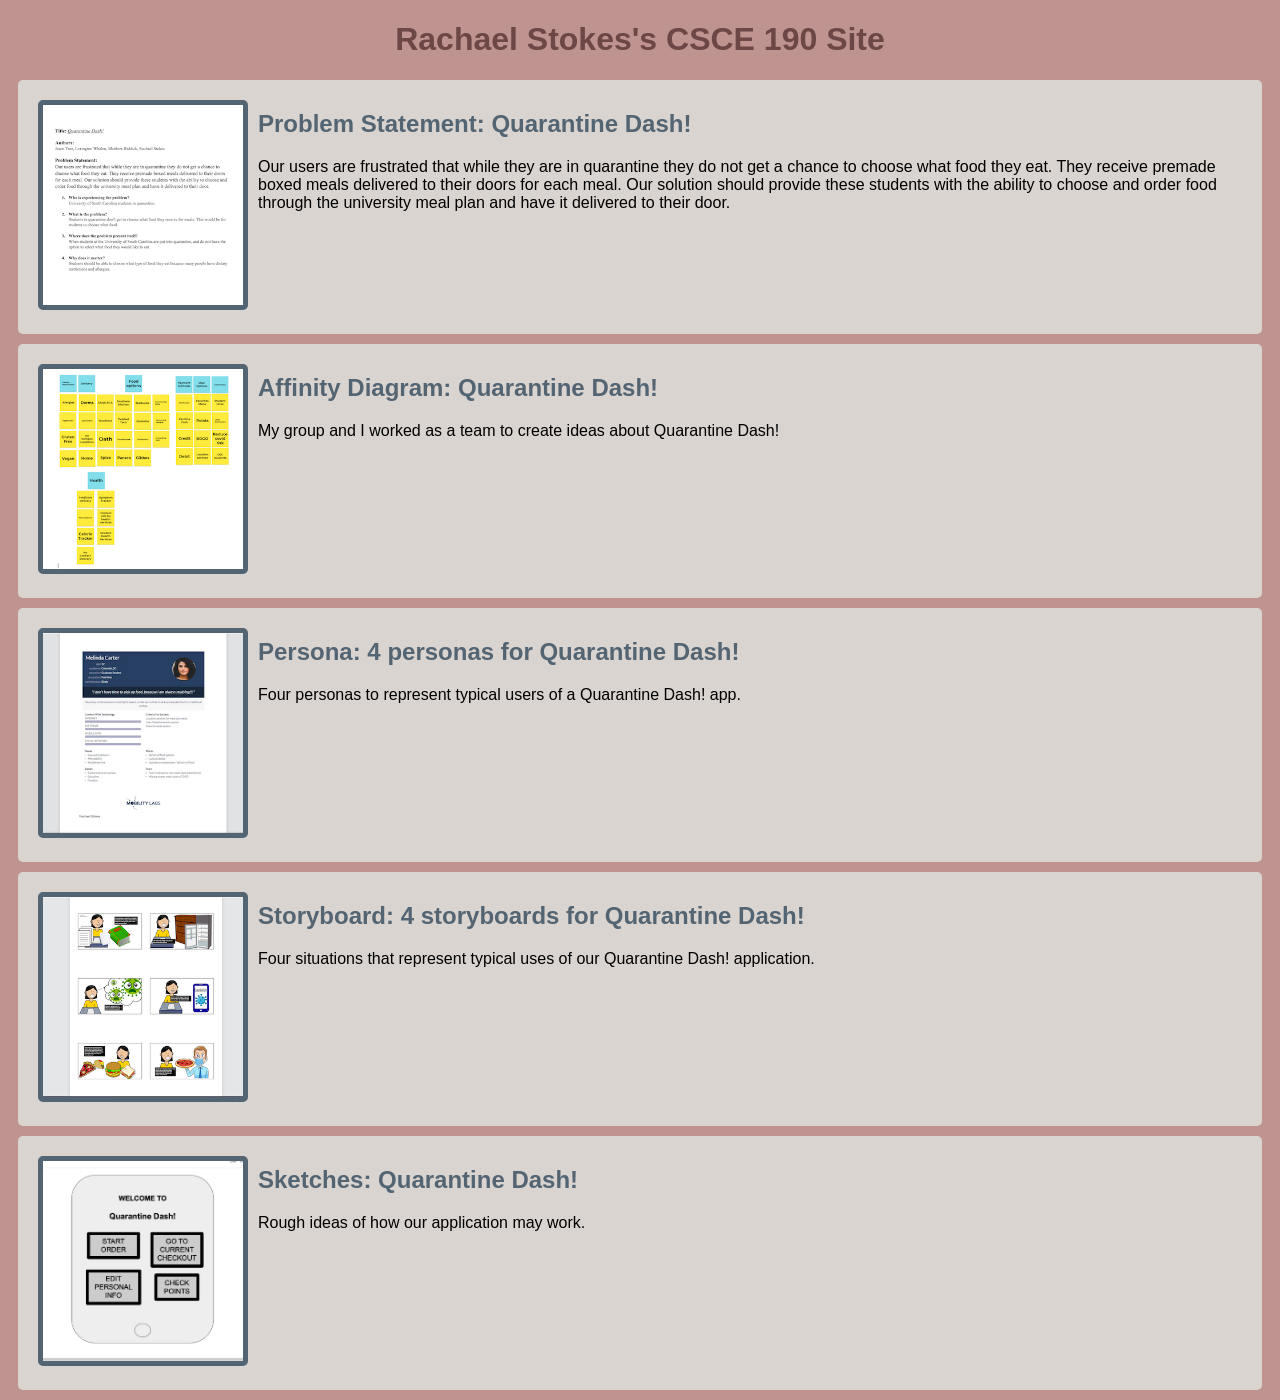
==== index.html @ d830e5ea "Add files via upload" ====
<!DOCTYPE html>
<html>
    <head>
        <title> CSCE 190: Rachael Stokes </title>
        <link rel="stylesheet" href="styles.css">
    </head>
    <body>
        <h1> Rachael Stokes's CSCE 190 Site </h1>

        <!-- Problem Statement Assignment-->
        <section class="assignment">
            <a href="files/problem-statement.pdf"><img src="images/problem-statement.png"></a>
            <section class="assignment-details">
                <a href="files/problem-statement.pdf"><h2>Problem Statement: Quarantine Dash!</h2></a>
                <p>
                    Our users are frustrated that while they are in quarantine they do not get a chance to choose what food they eat. They receive premade boxed meals delivered to their doors for each meal. Our solution should provide these students with the ability to choose and order food through the university meal plan and have it delivered to their door.
                </p>
                
            </section>
        </section>

        <!-- Affinity Diagram Assignment-->
        <section class="assignment">
            <a href="files/affinity-diagram.pdf"><img src="images/affinity-diagram.png"></a>
            <section class="assignment-details">
                <a href="files/affinity-diagram.pdf"><h2>Affinity Diagram: Quarantine Dash!</h2></a>
                <p>
                    My group and I worked as a team to create ideas about Quarantine Dash!
                </p>
                
            </section>
        </section>

        <!-- Persona Assignment-->
        <section class="assignment">
            <a href="files/personas.pdf"><img src="images/persona.png"></a>
            <section class="assignment-details">
                <a href="files/personas.pdf"><h2>Persona: 4 personas for Quarantine Dash! </h2></a>
                <p>
                    Four personas to represent typical users of a Quarantine Dash! app. 
                </p>
                
            </section>
        </section>

        <!-- Storyboard Assignment-->
        <section class="assignment">
            <a href="files/storyboard.pdf"><img src="images/storyboard.png"></a>
            <section class="assignment-details">
                <a href="files/storyboard.pdf"><h2>Storyboard: 4 storyboards for Quarantine Dash! </h2></a>
                <p>
                    Four situations that represent typical uses of our Quarantine Dash! application. 
                </p>
                
            </section>
        </section>

        <!-- Sketch Assignment-->
        <section class="assignment">
            <a href="files/sketches.pdf"><img src="images/sketches.png"></a>
            <section class="assignment-details">
                <a href="files/sketches.pdf"><h2>Sketches: Quarantine Dash!</h2></a>
                <p>
                    Rough ideas of how our application may work.
                </p>
                
            </section>
        </section>
    </body>
</html>
---- styles.css ----
body {
    background:#BF938F;
    font-family:Arial, Helvetica, sans-serif;
}

.assignment {
    display:flex;
    padding:10px;
    margin:10px;
    background:#D9D4D0;
    border-radius:5px;
}

.assignment img {
    width:200px;
    margin: 10px;
    border: 5px solid #536473;
    border-radius:5px;
}

.assignment img:hover {
    border: 5px solid #F2EDE9;
}

h1 {
    color:#6d4646;
    text-align:center;
}

a {
    text-decoration: none;
    color: #536473
}

a:hover {
    color: #F2EDE9;
}
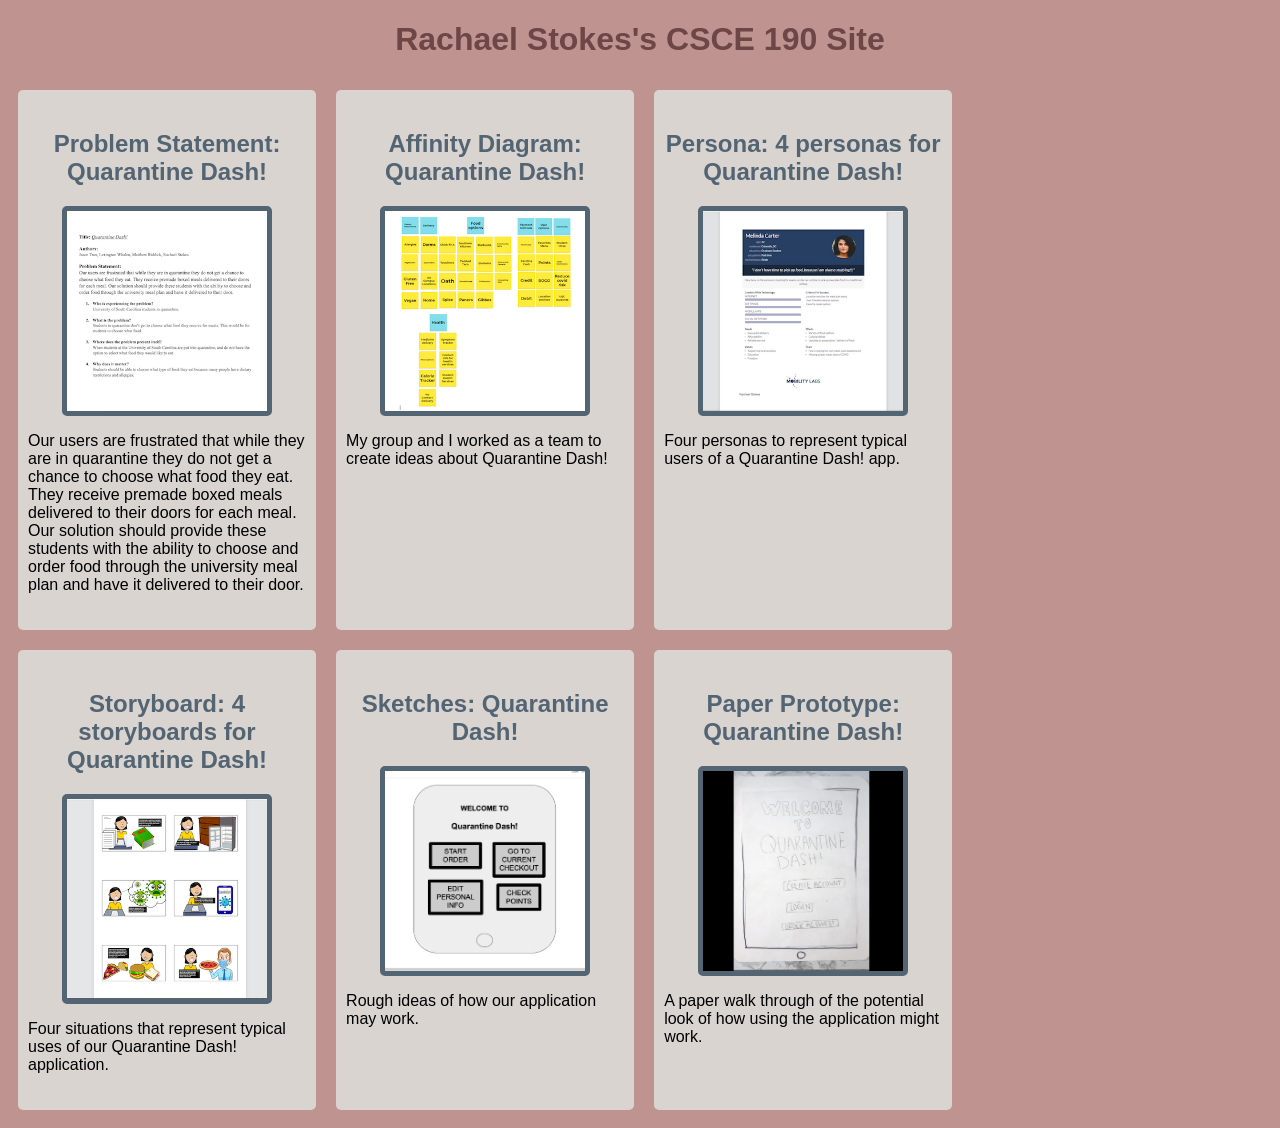
==== commit cf00745e: "Add files via upload" ====
--- a/index.html
+++ b/index.html
@@ -6,65 +6,60 @@
     </head>
     <body>
         <h1> Rachael Stokes's CSCE 190 Site </h1>
-
-        <!-- Problem Statement Assignment-->
-        <section class="assignment">
-            <a href="files/problem-statement.pdf"><img src="images/problem-statement.png"></a>
-            <section class="assignment-details">
+        <div class = "assignments">
+            <!-- Problem Statement Assignment-->
+            <section class="assignment">
                 <a href="files/problem-statement.pdf"><h2>Problem Statement: Quarantine Dash!</h2></a>
+                <a href="files/problem-statement.pdf"><img src="images/problem-statement.png"></a>
                 <p>
                     Our users are frustrated that while they are in quarantine they do not get a chance to choose what food they eat. They receive premade boxed meals delivered to their doors for each meal. Our solution should provide these students with the ability to choose and order food through the university meal plan and have it delivered to their door.
-                </p>
-                
+                </p>       
             </section>
-        </section>
 
-        <!-- Affinity Diagram Assignment-->
-        <section class="assignment">
-            <a href="files/affinity-diagram.pdf"><img src="images/affinity-diagram.png"></a>
-            <section class="assignment-details">
+            <!-- Affinity Diagram Assignment-->
+            <section class="assignment">
                 <a href="files/affinity-diagram.pdf"><h2>Affinity Diagram: Quarantine Dash!</h2></a>
+                <a href="files/affinity-diagram.pdf"><img src="images/affinity-diagram.png"></a>             
                 <p>
                     My group and I worked as a team to create ideas about Quarantine Dash!
-                </p>
-                
+                </p>  
             </section>
-        </section>
 
-        <!-- Persona Assignment-->
-        <section class="assignment">
-            <a href="files/personas.pdf"><img src="images/persona.png"></a>
-            <section class="assignment-details">
+            <!-- Persona Assignment-->
+            <section class="assignment">
                 <a href="files/personas.pdf"><h2>Persona: 4 personas for Quarantine Dash! </h2></a>
+                <a href="files/personas.pdf"><img src="images/persona.png"></a>
                 <p>
                     Four personas to represent typical users of a Quarantine Dash! app. 
-                </p>
-                
+                </p>           
             </section>
-        </section>
 
-        <!-- Storyboard Assignment-->
-        <section class="assignment">
-            <a href="files/storyboard.pdf"><img src="images/storyboard.png"></a>
-            <section class="assignment-details">
+            <!-- Storyboard Assignment-->
+            <section class="assignment">
                 <a href="files/storyboard.pdf"><h2>Storyboard: 4 storyboards for Quarantine Dash! </h2></a>
+                <a href="files/storyboard.pdf"><img src="images/storyboard.png"></a>
                 <p>
                     Four situations that represent typical uses of our Quarantine Dash! application. 
                 </p>
-                
             </section>
-        </section>
 
-        <!-- Sketch Assignment-->
-        <section class="assignment">
-            <a href="files/sketches.pdf"><img src="images/sketches.png"></a>
-            <section class="assignment-details">
+            <!-- Sketch Assignment-->
+            <section class="assignment">
                 <a href="files/sketches.pdf"><h2>Sketches: Quarantine Dash!</h2></a>
+                <a href="files/sketches.pdf"><img src="images/sketches.png"></a>
                 <p>
                     Rough ideas of how our application may work.
                 </p>
-                
             </section>
-        </section>
+
+            <!-- Paper Prototype Assignment-->
+            <section class="assignment">
+                <a href="https://youtu.be/EVZi6DxrKqU"><h2>Paper Prototype: Quarantine Dash!</h2></a>
+                <a href="https://youtu.be/EVZi6DxrKqU"><img src="images/paper-prototype.png"></a>
+                <p>
+                    A paper walk through of the potential look of how using the application might work.
+                </p>
+            </section>
+    </div>
     </body>
 </html>
--- a/styles.css
+++ b/styles.css
@@ -3,10 +3,16 @@
     font-family:Arial, Helvetica, sans-serif;
 }
 
+.assignments {
+    display: flex;
+    flex-wrap: wrap;
+}
+
 .assignment {
-    display:flex;
+    width: 22%;
     padding:10px;
     margin:10px;
+    padding:20px 10px;
     background:#D9D4D0;
     border-radius:5px;
 }
@@ -16,6 +22,8 @@
     margin: 10px;
     border: 5px solid #536473;
     border-radius:5px;
+    display: block;
+    margin: auto;
 }
 
 .assignment img:hover {
@@ -27,6 +35,10 @@
     text-align:center;
 }
 
+h2 {
+    text-align: center;
+}
+
 a {
     text-decoration: none;
     color: #536473
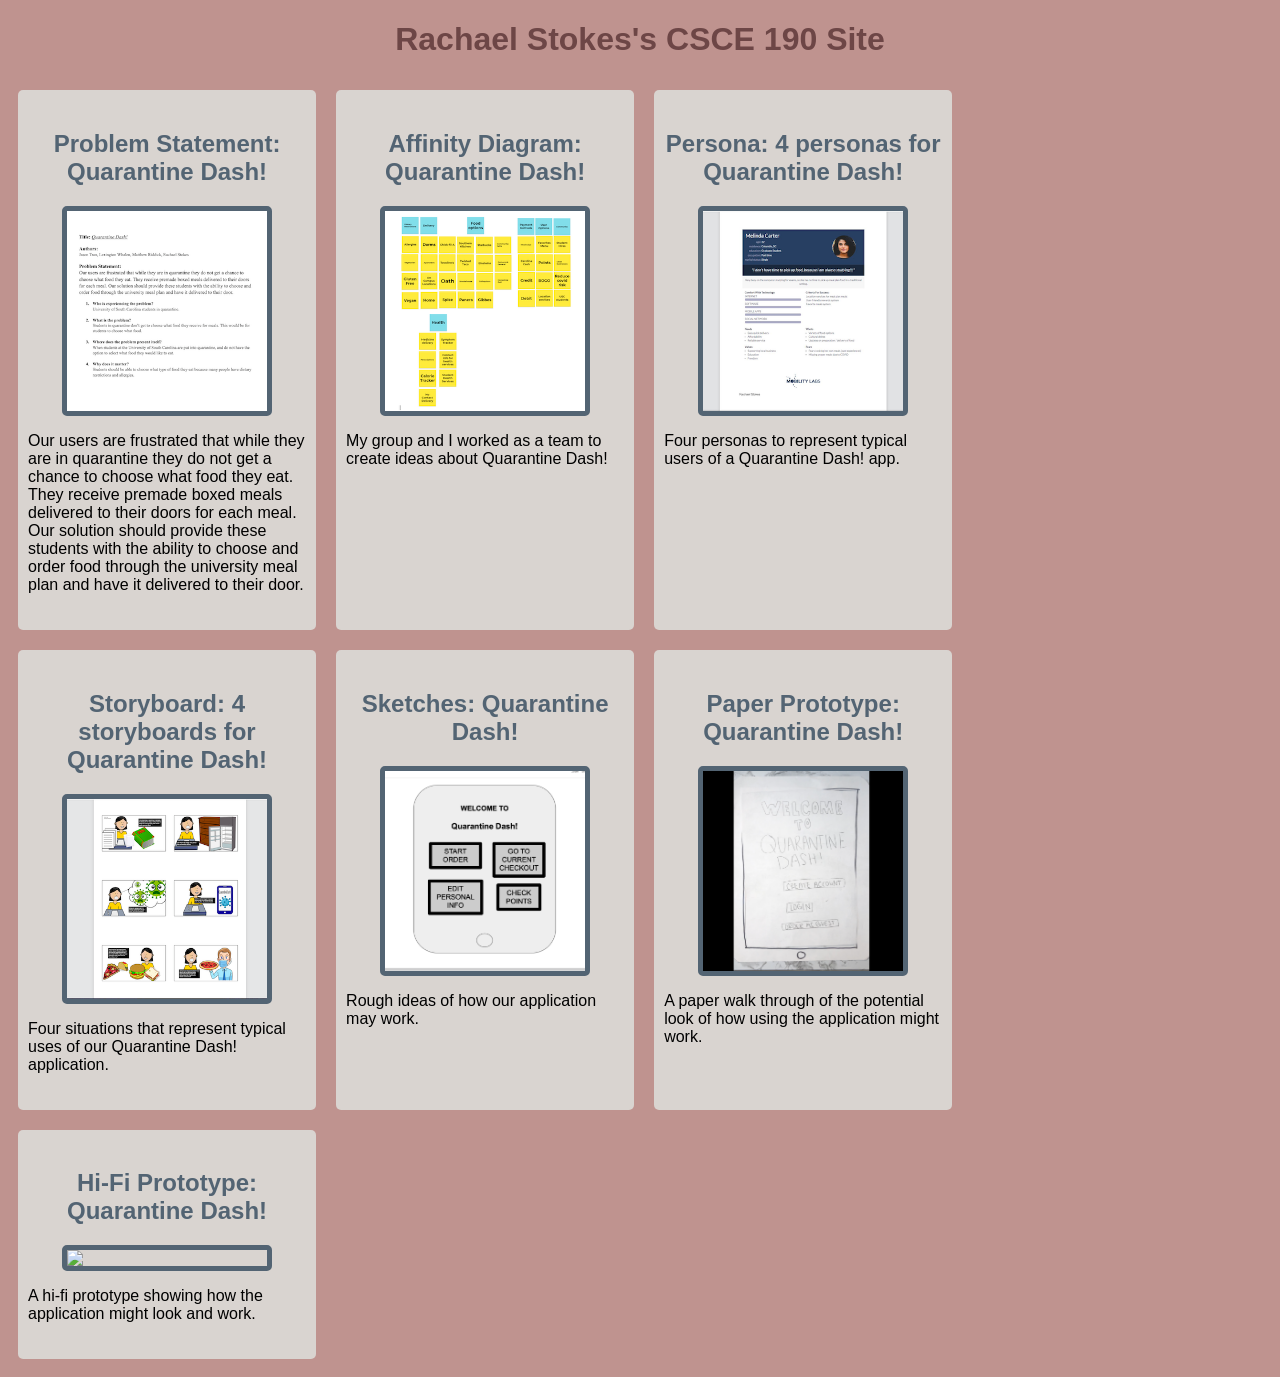
==== commit 4815e4dd: "Add files via upload" ====
--- a/index.html
+++ b/index.html
@@ -60,6 +60,15 @@
                     A paper walk through of the potential look of how using the application might work.
                 </p>
             </section>
+
+            <!-- Hi-Fi Prototype Assignment-->
+            <section class="assignment">
+                <a href="files/Hi-Fi-prototype/index.html"><h2>Hi-Fi Prototype: Quarantine Dash!</h2></a>
+                <a href="files/Hi-Fi-prototype/index.html"><img src="images/prototype.png"></a>
+                <p>
+                    A hi-fi prototype showing how the application might look and work.
+                </p>
+            </section>
     </div>
     </body>
 </html>
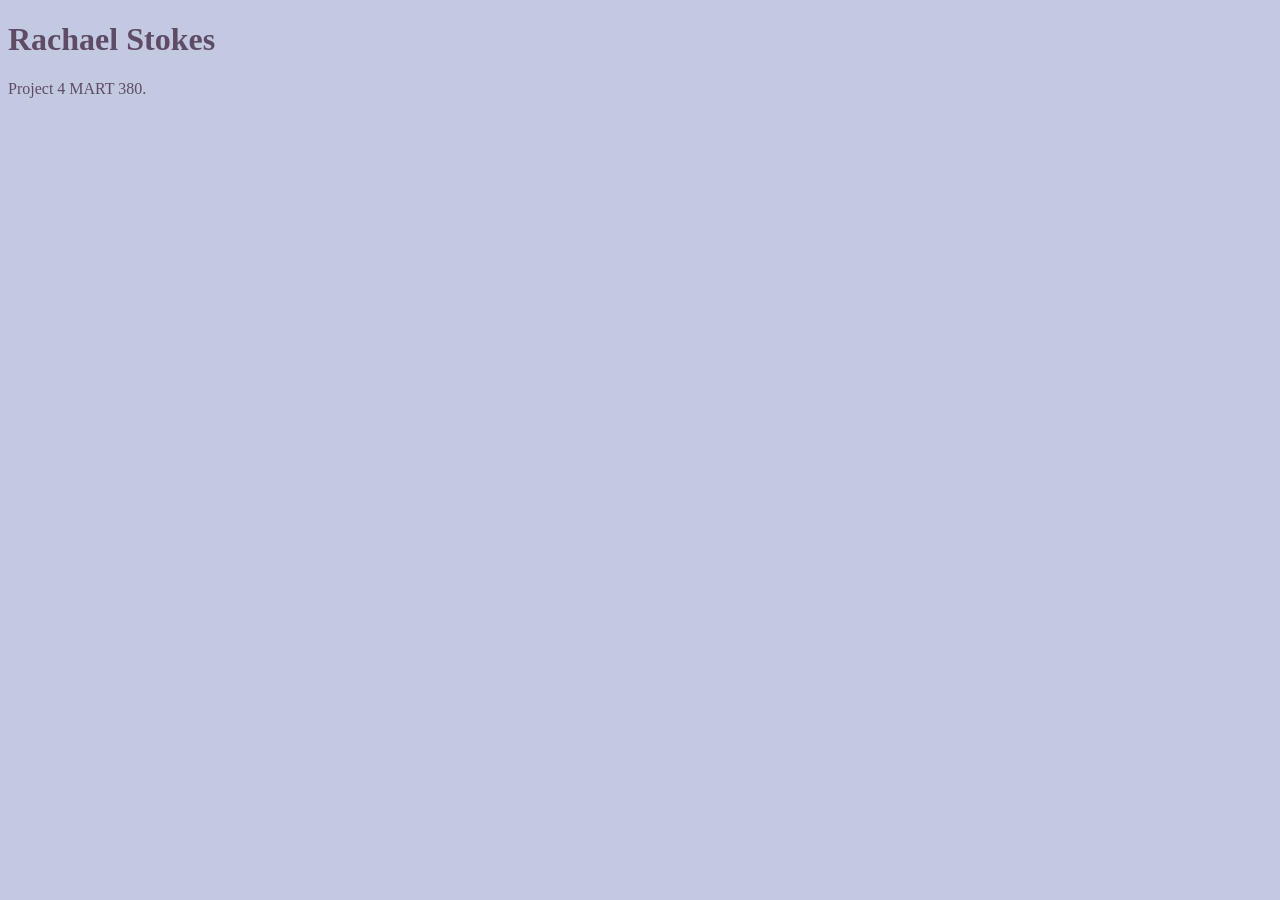
==== commit 7be2de5c: "first commit" ====
--- a/index.html
+++ b/index.html
@@ -1,74 +1,13 @@
 <!DOCTYPE html>
 <html>
     <head>
-        <title> CSCE 190: Rachael Stokes </title>
         <link rel="stylesheet" href="styles.css">
-    </head>
+      </head>
     <body>
-        <h1> Rachael Stokes's CSCE 190 Site </h1>
-        <div class = "assignments">
-            <!-- Problem Statement Assignment-->
-            <section class="assignment">
-                <a href="files/problem-statement.pdf"><h2>Problem Statement: Quarantine Dash!</h2></a>
-                <a href="files/problem-statement.pdf"><img src="images/problem-statement.png"></a>
-                <p>
-                    Our users are frustrated that while they are in quarantine they do not get a chance to choose what food they eat. They receive premade boxed meals delivered to their doors for each meal. Our solution should provide these students with the ability to choose and order food through the university meal plan and have it delivered to their door.
-                </p>       
-            </section>
+    
+        <h1>Rachael Stokes</h1>
 
-            <!-- Affinity Diagram Assignment-->
-            <section class="assignment">
-                <a href="files/affinity-diagram.pdf"><h2>Affinity Diagram: Quarantine Dash!</h2></a>
-                <a href="files/affinity-diagram.pdf"><img src="images/affinity-diagram.png"></a>             
-                <p>
-                    My group and I worked as a team to create ideas about Quarantine Dash!
-                </p>  
-            </section>
+        <p>Project 4 MART 380.</p>
 
-            <!-- Persona Assignment-->
-            <section class="assignment">
-                <a href="files/personas.pdf"><h2>Persona: 4 personas for Quarantine Dash! </h2></a>
-                <a href="files/personas.pdf"><img src="images/persona.png"></a>
-                <p>
-                    Four personas to represent typical users of a Quarantine Dash! app. 
-                </p>           
-            </section>
-
-            <!-- Storyboard Assignment-->
-            <section class="assignment">
-                <a href="files/storyboard.pdf"><h2>Storyboard: 4 storyboards for Quarantine Dash! </h2></a>
-                <a href="files/storyboard.pdf"><img src="images/storyboard.png"></a>
-                <p>
-                    Four situations that represent typical uses of our Quarantine Dash! application. 
-                </p>
-            </section>
-
-            <!-- Sketch Assignment-->
-            <section class="assignment">
-                <a href="files/sketches.pdf"><h2>Sketches: Quarantine Dash!</h2></a>
-                <a href="files/sketches.pdf"><img src="images/sketches.png"></a>
-                <p>
-                    Rough ideas of how our application may work.
-                </p>
-            </section>
-
-            <!-- Paper Prototype Assignment-->
-            <section class="assignment">
-                <a href="https://youtu.be/EVZi6DxrKqU"><h2>Paper Prototype: Quarantine Dash!</h2></a>
-                <a href="https://youtu.be/EVZi6DxrKqU"><img src="images/paper-prototype.png"></a>
-                <p>
-                    A paper walk through of the potential look of how using the application might work.
-                </p>
-            </section>
-
-            <!-- Hi-Fi Prototype Assignment-->
-            <section class="assignment">
-                <a href="files/Hi-Fi-prototype/index.html"><h2>Hi-Fi Prototype: Quarantine Dash!</h2></a>
-                <a href="files/Hi-Fi-prototype/index.html"><img src="images/prototype.png"></a>
-                <p>
-                    A hi-fi prototype showing how the application might look and work.
-                </p>
-            </section>
-    </div>
     </body>
 </html>
--- a/styles.css
+++ b/styles.css
@@ -1,49 +1,4 @@
 body {
-    background:#BF938F;
-    font-family:Arial, Helvetica, sans-serif;
+    background-color: #c3c9e0;
+    color: #5f4b66
 }
-
-.assignments {
-    display: flex;
-    flex-wrap: wrap;
-}
-
-.assignment {
-    width: 22%;
-    padding:10px;
-    margin:10px;
-    padding:20px 10px;
-    background:#D9D4D0;
-    border-radius:5px;
-}
-
-.assignment img {
-    width:200px;
-    margin: 10px;
-    border: 5px solid #536473;
-    border-radius:5px;
-    display: block;
-    margin: auto;
-}
-
-.assignment img:hover {
-    border: 5px solid #F2EDE9;
-}
-
-h1 {
-    color:#6d4646;
-    text-align:center;
-}
-
-h2 {
-    text-align: center;
-}
-
-a {
-    text-decoration: none;
-    color: #536473
-}
-
-a:hover {
-    color: #F2EDE9;
-}
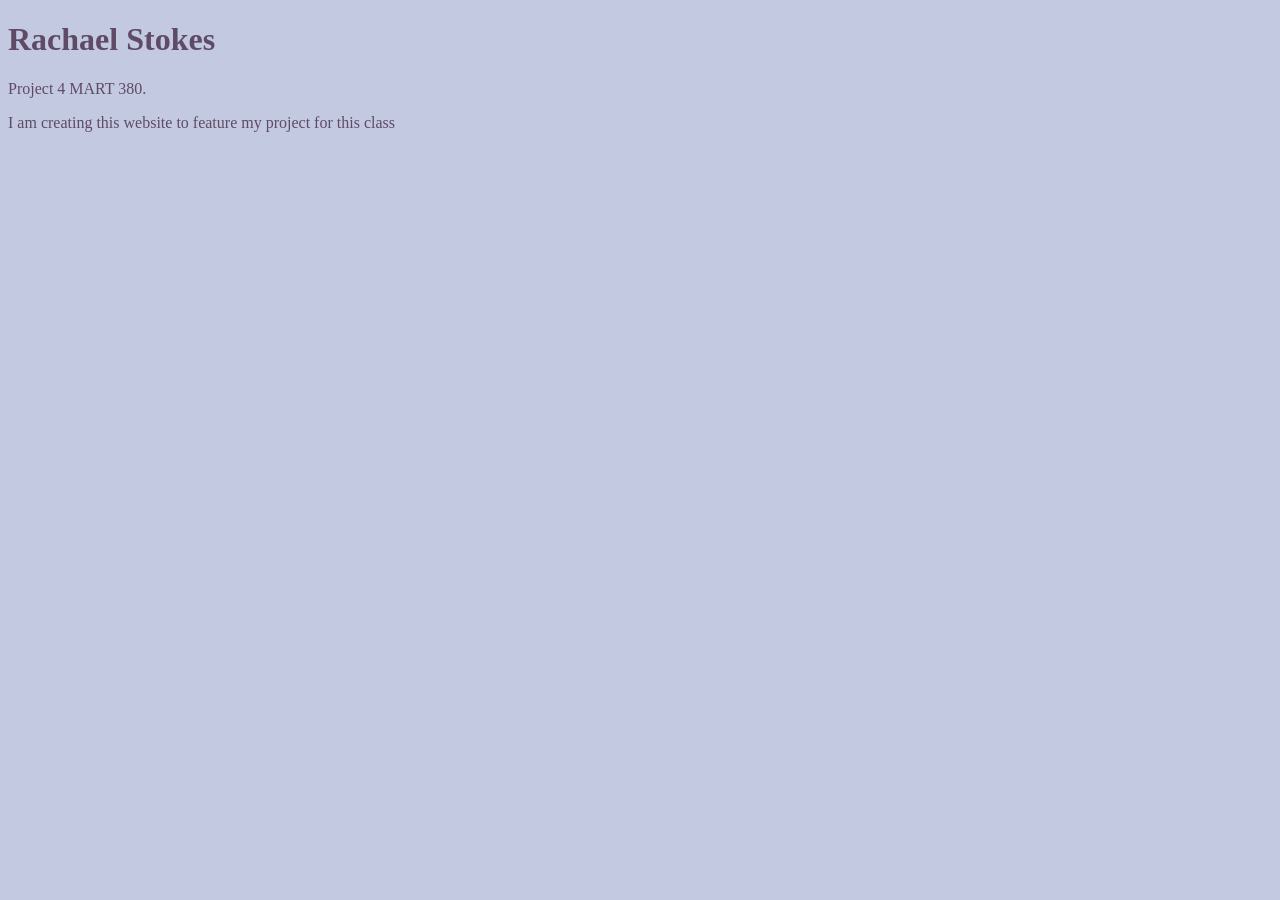
==== commit 1814a2a3: "edits" ====
--- a/index.html
+++ b/index.html
@@ -8,6 +8,7 @@
         <h1>Rachael Stokes</h1>
 
         <p>Project 4 MART 380.</p>
+        <p>I am creating this website to feature my project for this class</p>
 
     </body>
 </html>
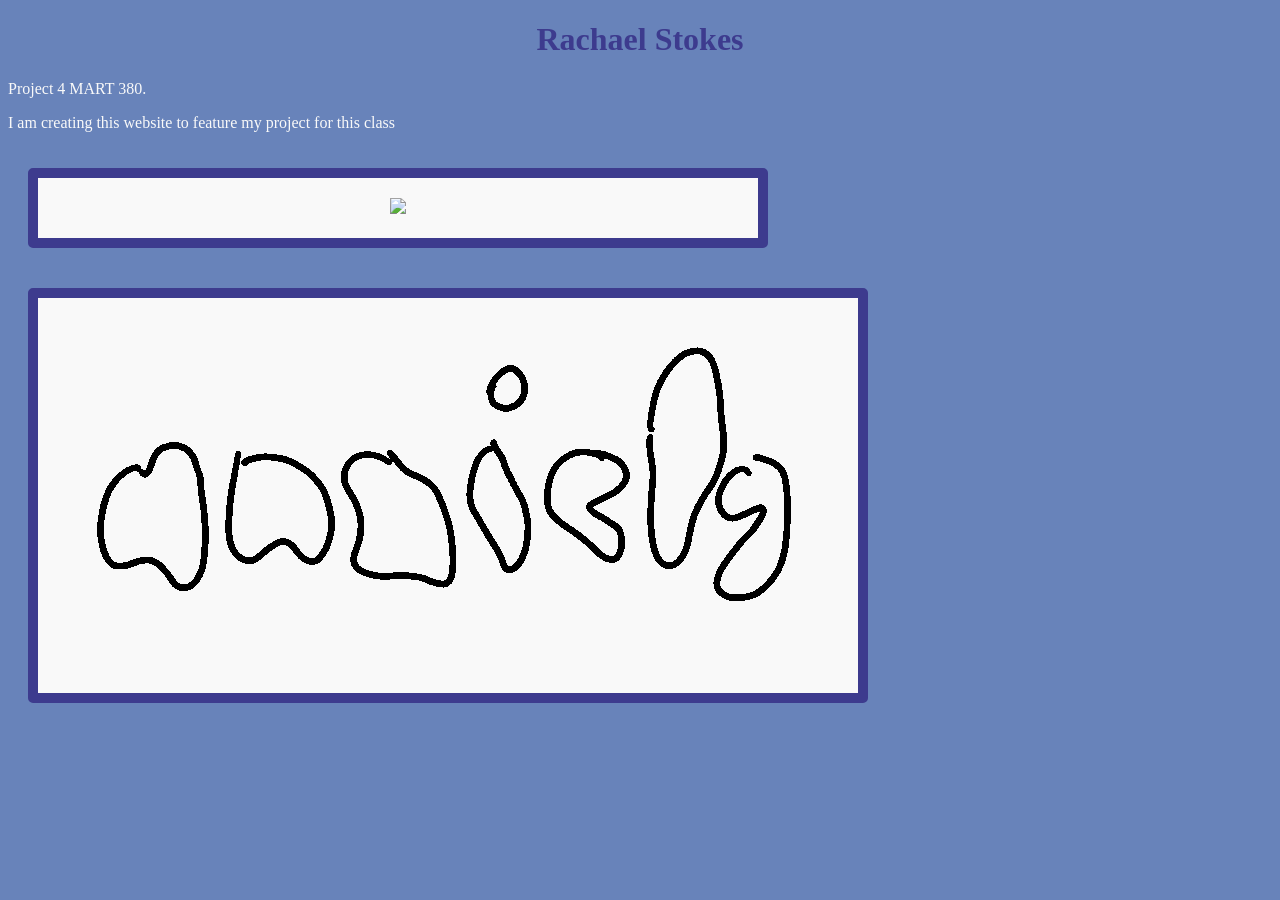
==== commit 65d969f4: "edits- adding gifs and designs" ====
--- a/index.html
+++ b/index.html
@@ -6,9 +6,20 @@
     <body>
     
         <h1>Rachael Stokes</h1>
+        
+        <section class= "introduction">
+            <p>Project 4 MART 380.</p>
+            <p>I am creating this website to feature my project for this class</p>
+        </section>
 
-        <p>Project 4 MART 380.</p>
-        <p>I am creating this website to feature my project for this class</p>
-
+        <div class = "gifs">
+            <section class= "rachael">
+                <img src="gifs/rachael.gif">
+                
+            </section>
+            <section class= "anxiety">
+                <img src="gifs/anxiety.gif">
+            </section>
+        </div>
     </body>
 </html>
--- a/styles.css
+++ b/styles.css
@@ -1,4 +1,40 @@
 body {
-    background-color: #c3c9e0;
-    color: #5f4b66
+    background-color: #6883BA;
+    color: #F9F9F9;
+    font-family: Georgia, 'Times New Roman', Times, serif;
 }
+
+.gifs {
+    display: flex;
+    flex-wrap: wrap;
+}
+
+.anxiety {
+        width: 800px;
+        padding:10px;
+        margin: 20px;
+        padding:20px 10px;
+        background:#F9F9F9;
+        border-radius:5px;
+        border-style: solid;
+        border-width: 10px;
+        border-color: #3D3B8E;
+        text-align: center;
+}
+.rachael {
+    width: 700px;
+    padding:10px;
+    margin: 20px;
+    padding:20px 10px;
+    background:#F9F9F9;
+    border-radius:5px;
+    border-style: solid;
+    border-width: 10px;
+    border-color: #3D3B8E;
+    text-align: center;
+}
+
+h1 {
+    color: #3D3B8E;
+    text-align:center;
+}
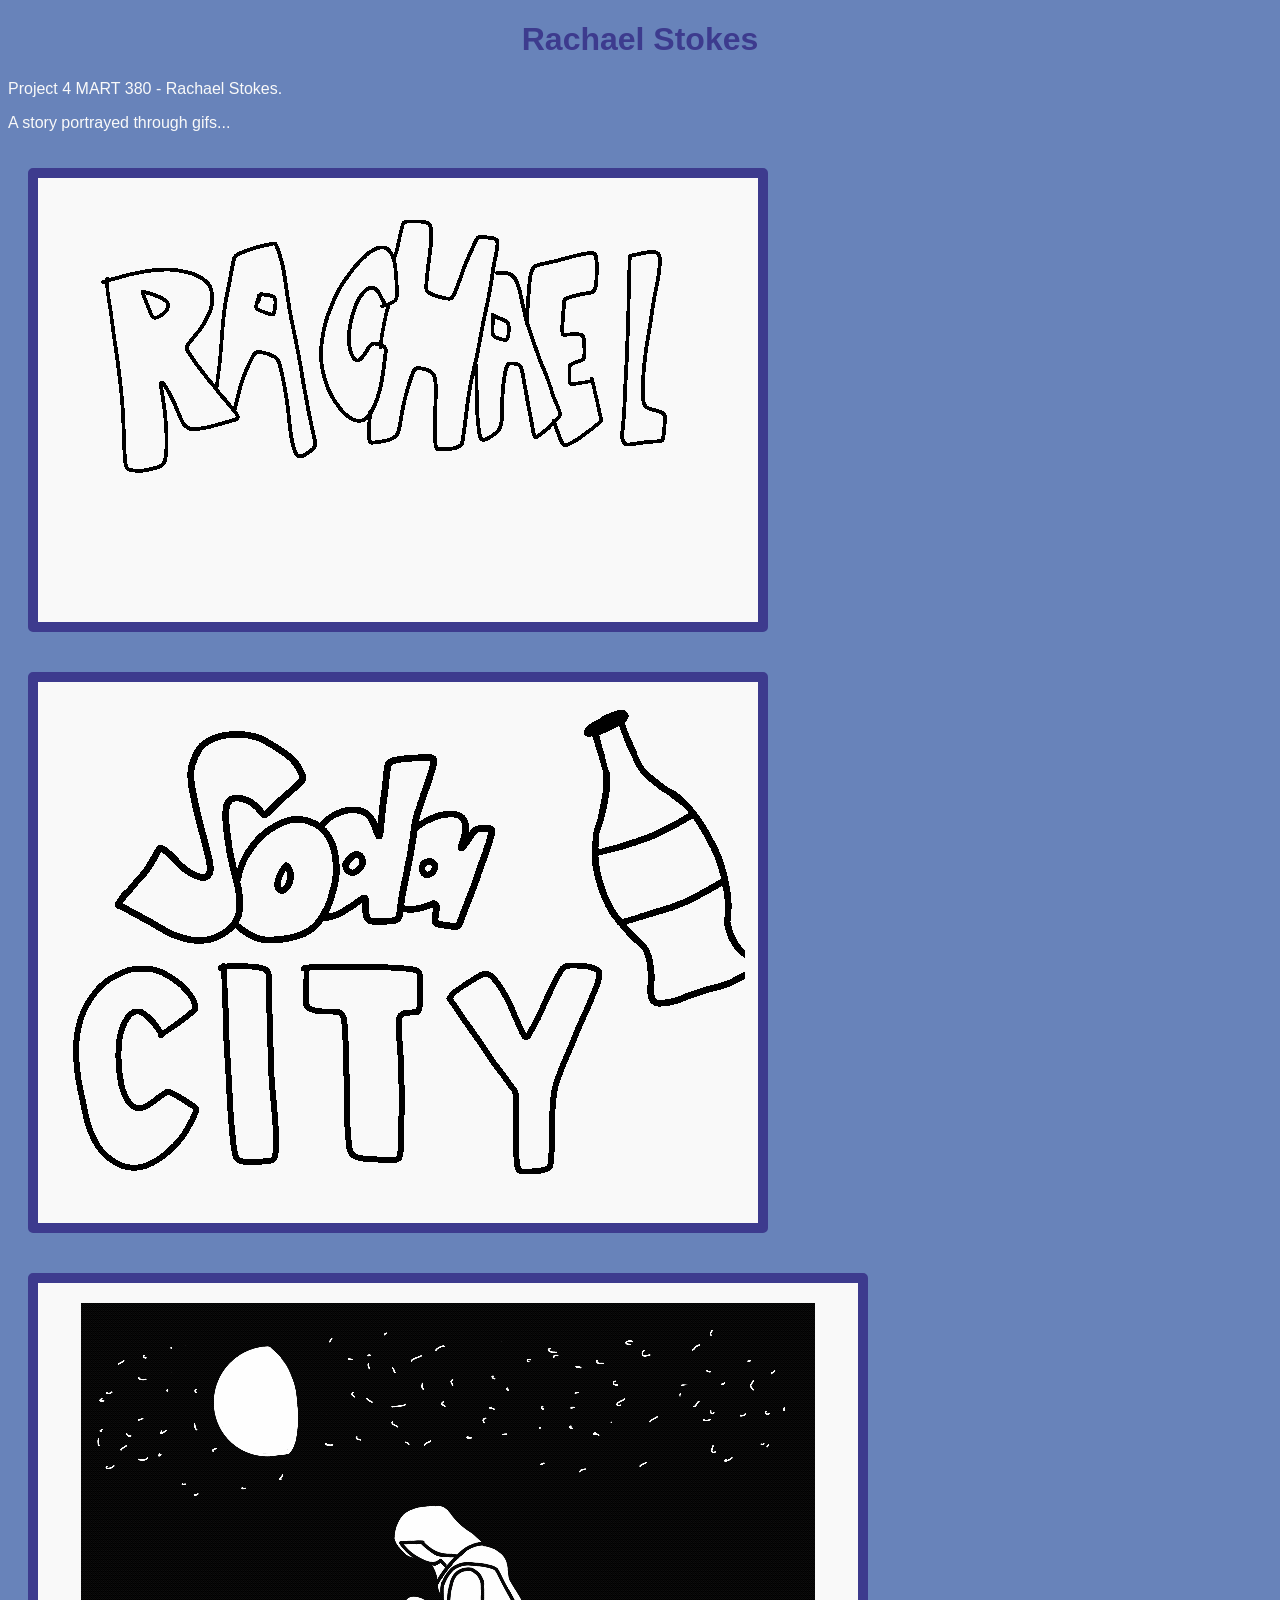
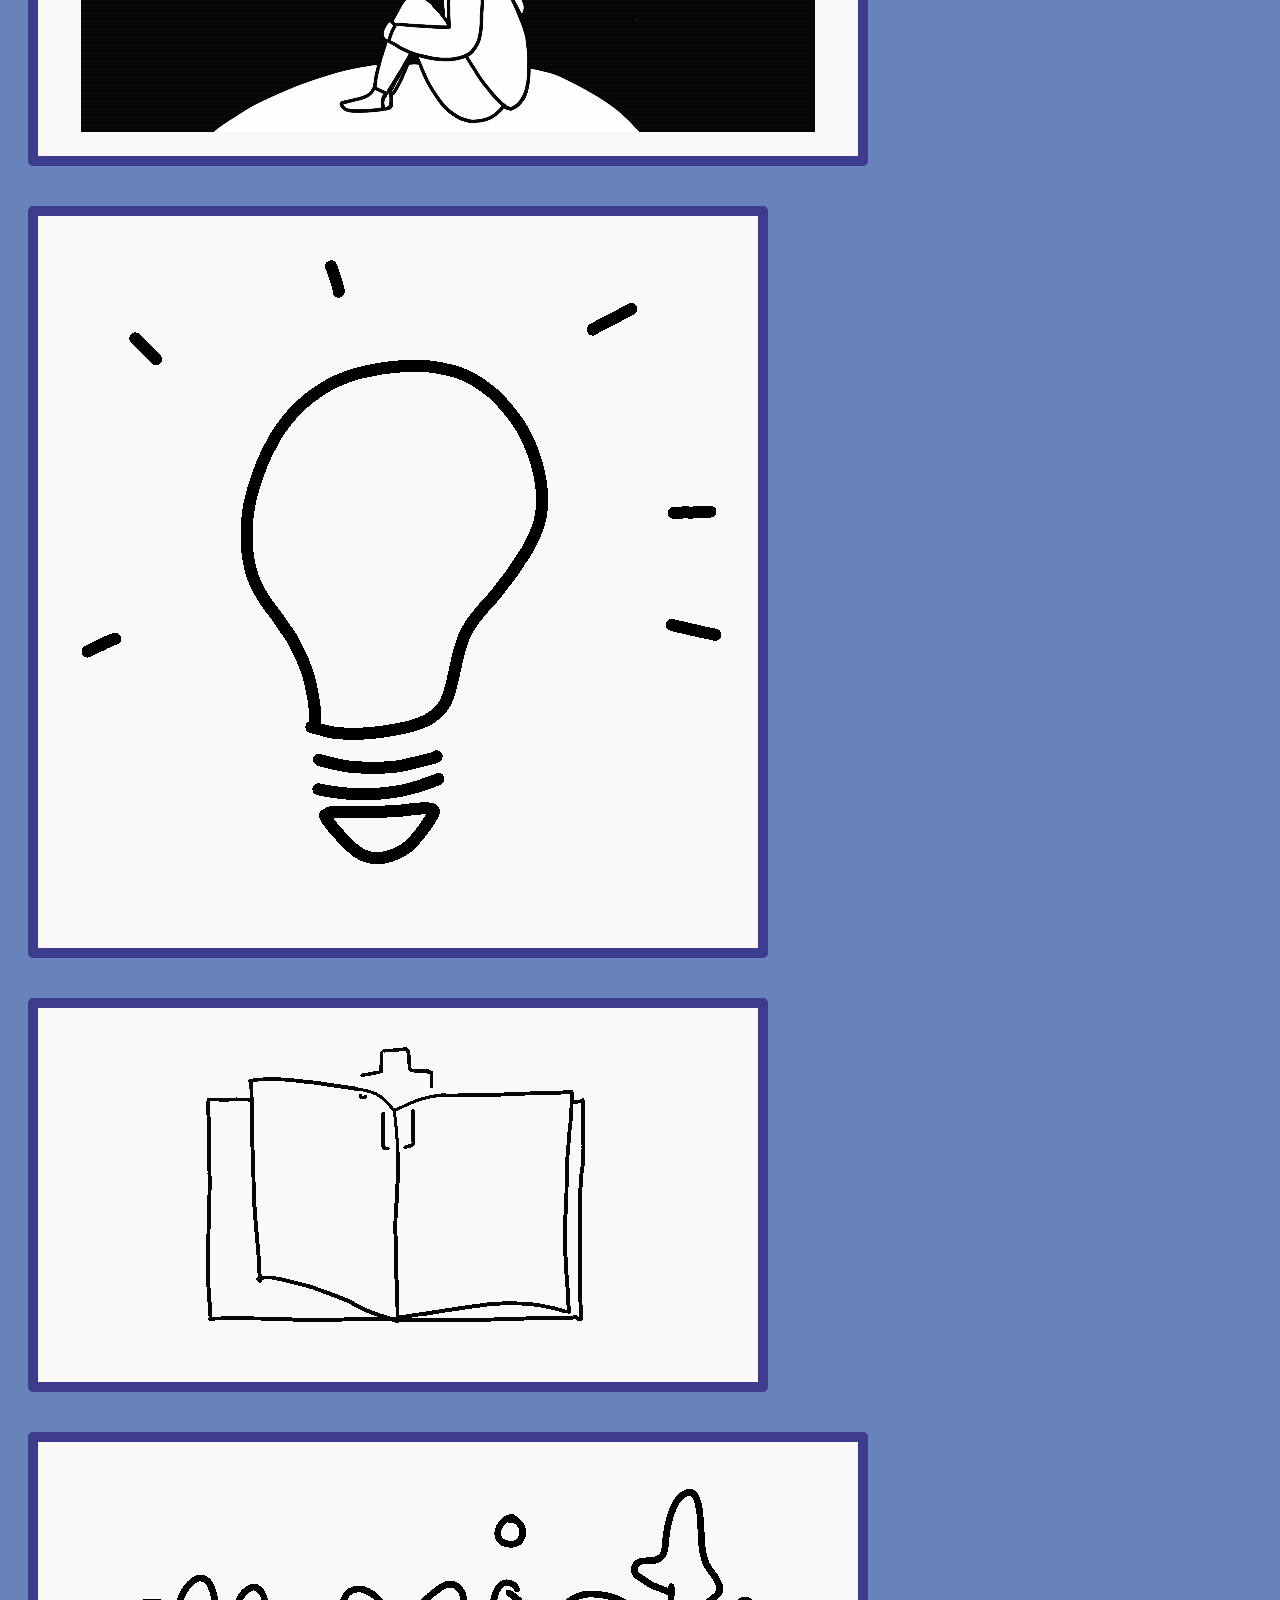
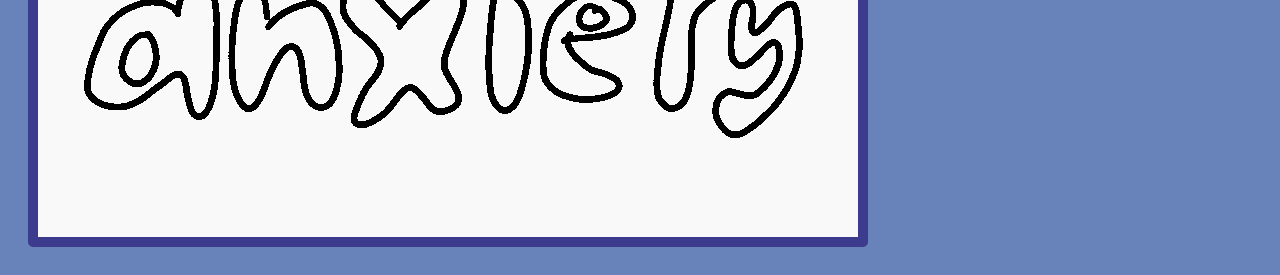
==== commit 6e93b54d: "updated with more gifs" ====
--- a/index.html
+++ b/index.html
@@ -8,8 +8,8 @@
         <h1>Rachael Stokes</h1>
         
         <section class= "introduction">
-            <p>Project 4 MART 380.</p>
-            <p>I am creating this website to feature my project for this class</p>
+            <p>Project 4 MART 380 - Rachael Stokes.</p>
+            <p>A story portrayed through gifs...</p>
         </section>
 
         <div class = "gifs">
@@ -17,6 +17,19 @@
                 <img src="gifs/rachael.gif">
                 
             </section>
+            
+            <section class= "sodacity">
+                <img src="gifs/sodacity.gif">
+            </section>
+            <section class= "lonely">
+                <img src="gifs/lonely.gif">
+            </section>
+            <section class= "lightbulb">
+                <img src="gifs/Lightbulb.gif">
+            </section>
+            <section class= "bible">
+                <img src="gifs/bible.gif">
+            </section>
             <section class= "anxiety">
                 <img src="gifs/anxiety.gif">
             </section>
--- a/styles.css
+++ b/styles.css
@@ -1,12 +1,12 @@
 body {
     background-color: #6883BA;
     color: #F9F9F9;
-    font-family: Georgia, 'Times New Roman', Times, serif;
+    font-family: 'Segoe UI', Tahoma, Geneva, Verdana, sans-serif;
 }
 
 .gifs {
     display: flex;
-    flex-wrap: wrap;
+   flex-wrap: wrap;
 }
 
 .anxiety {
@@ -20,8 +20,60 @@
         border-width: 10px;
         border-color: #3D3B8E;
         text-align: center;
+        color: #6883BA;
 }
 .rachael {
+    width: 700px;
+    padding:10px;
+    margin: 20px;
+    padding:20px 10px;
+    background:#F9F9F9;
+    border-radius:5px;
+    border-style: solid;
+    border-width: 10px;
+    border-color: #3D3B8E;
+    text-align: center;
+    color: #6883BA;
+}
+
+.sodacity {
+    width: 700px;
+    padding:10px;
+    margin: 20px;
+    padding:20px 10px;
+    background:#F9F9F9;
+    border-radius:5px;
+    border-style: solid;
+    border-width: 10px;
+    border-color: #3D3B8E;
+    text-align: center;
+}
+.lonely {
+    width: 800px;
+    padding:10px;
+    margin: 20px;
+    padding:20px 10px;
+    background:#F9F9F9;
+    border-radius:5px;
+    border-style: solid;
+    border-width: 10px;
+    border-color: #3D3B8E;
+    text-align: center;
+}
+
+.lightbulb {
+    width: 700px;
+    padding:10px;
+    margin: 20px;
+    padding:20px 10px;
+    background:#F9F9F9;
+    border-radius:5px;
+    border-style: solid;
+    border-width: 10px;
+    border-color: #3D3B8E;
+    text-align: center;
+}
+.bible{
     width: 700px;
     padding:10px;
     margin: 20px;
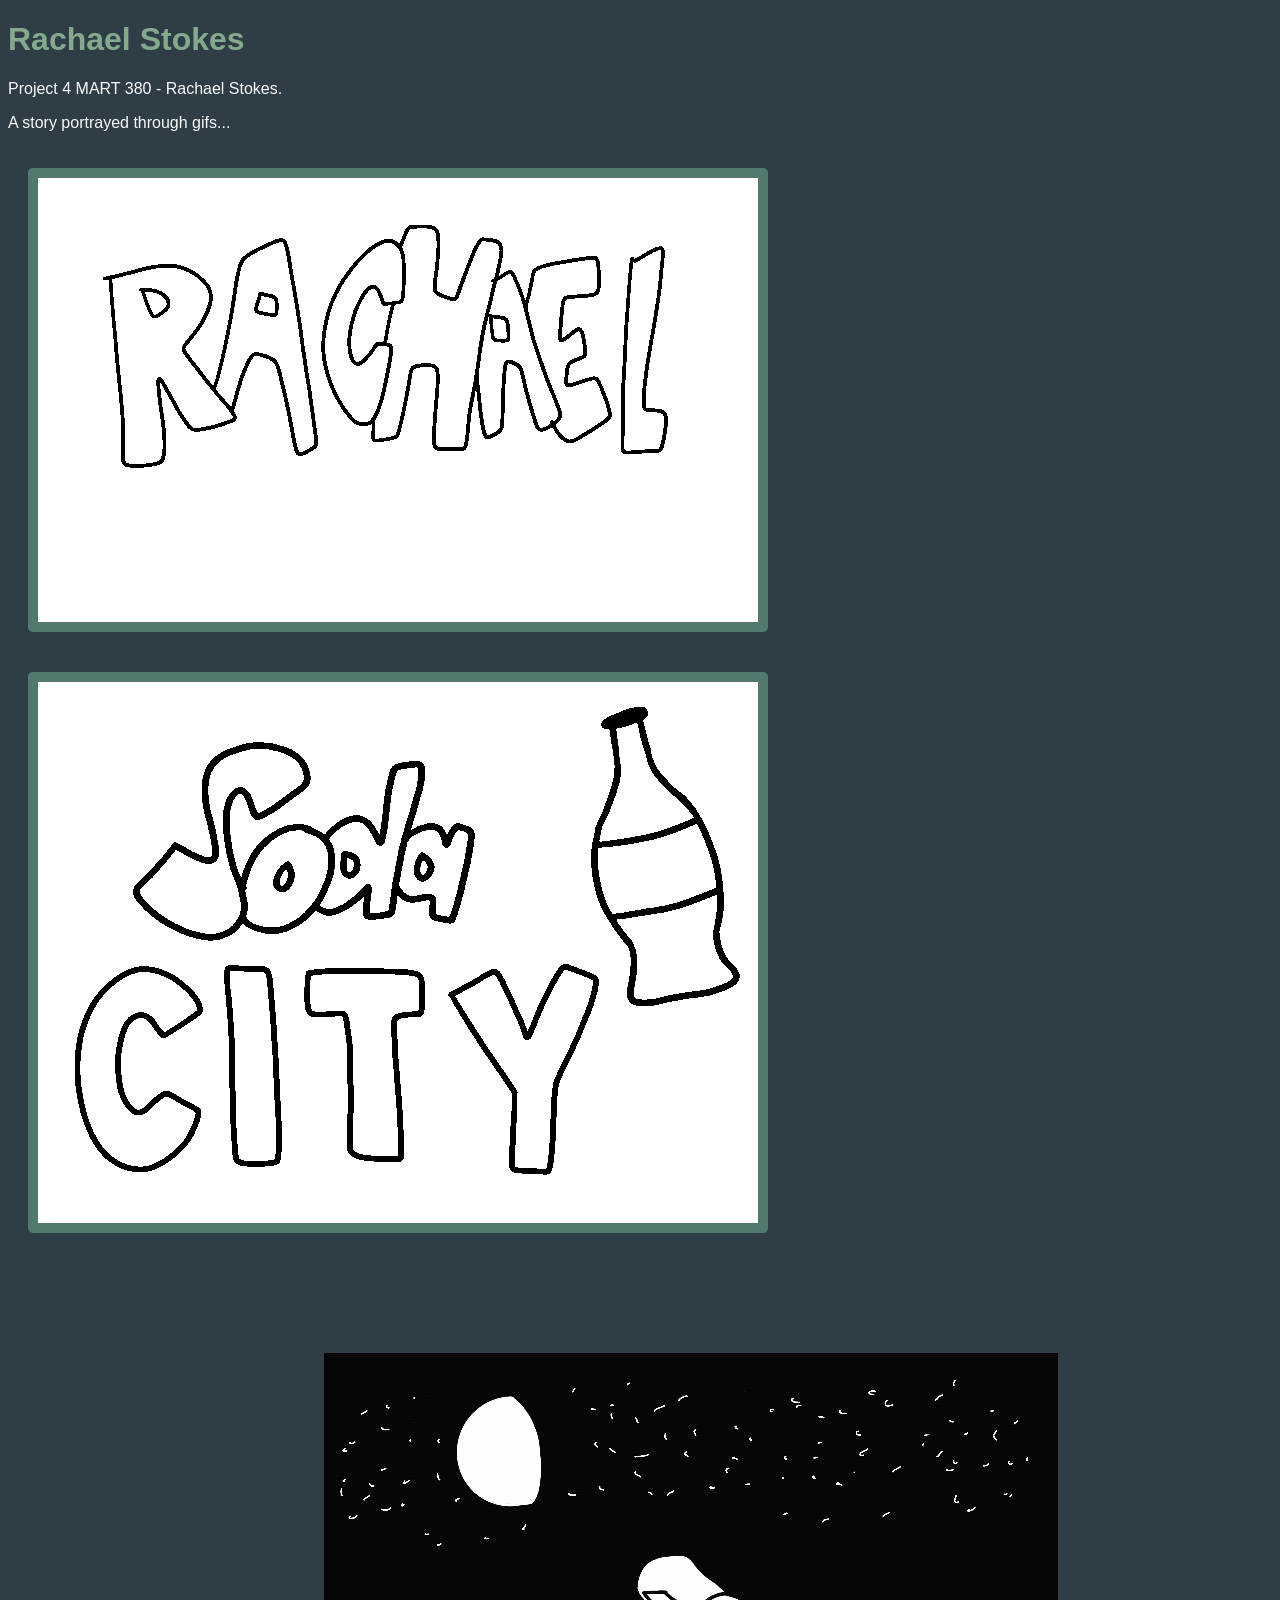
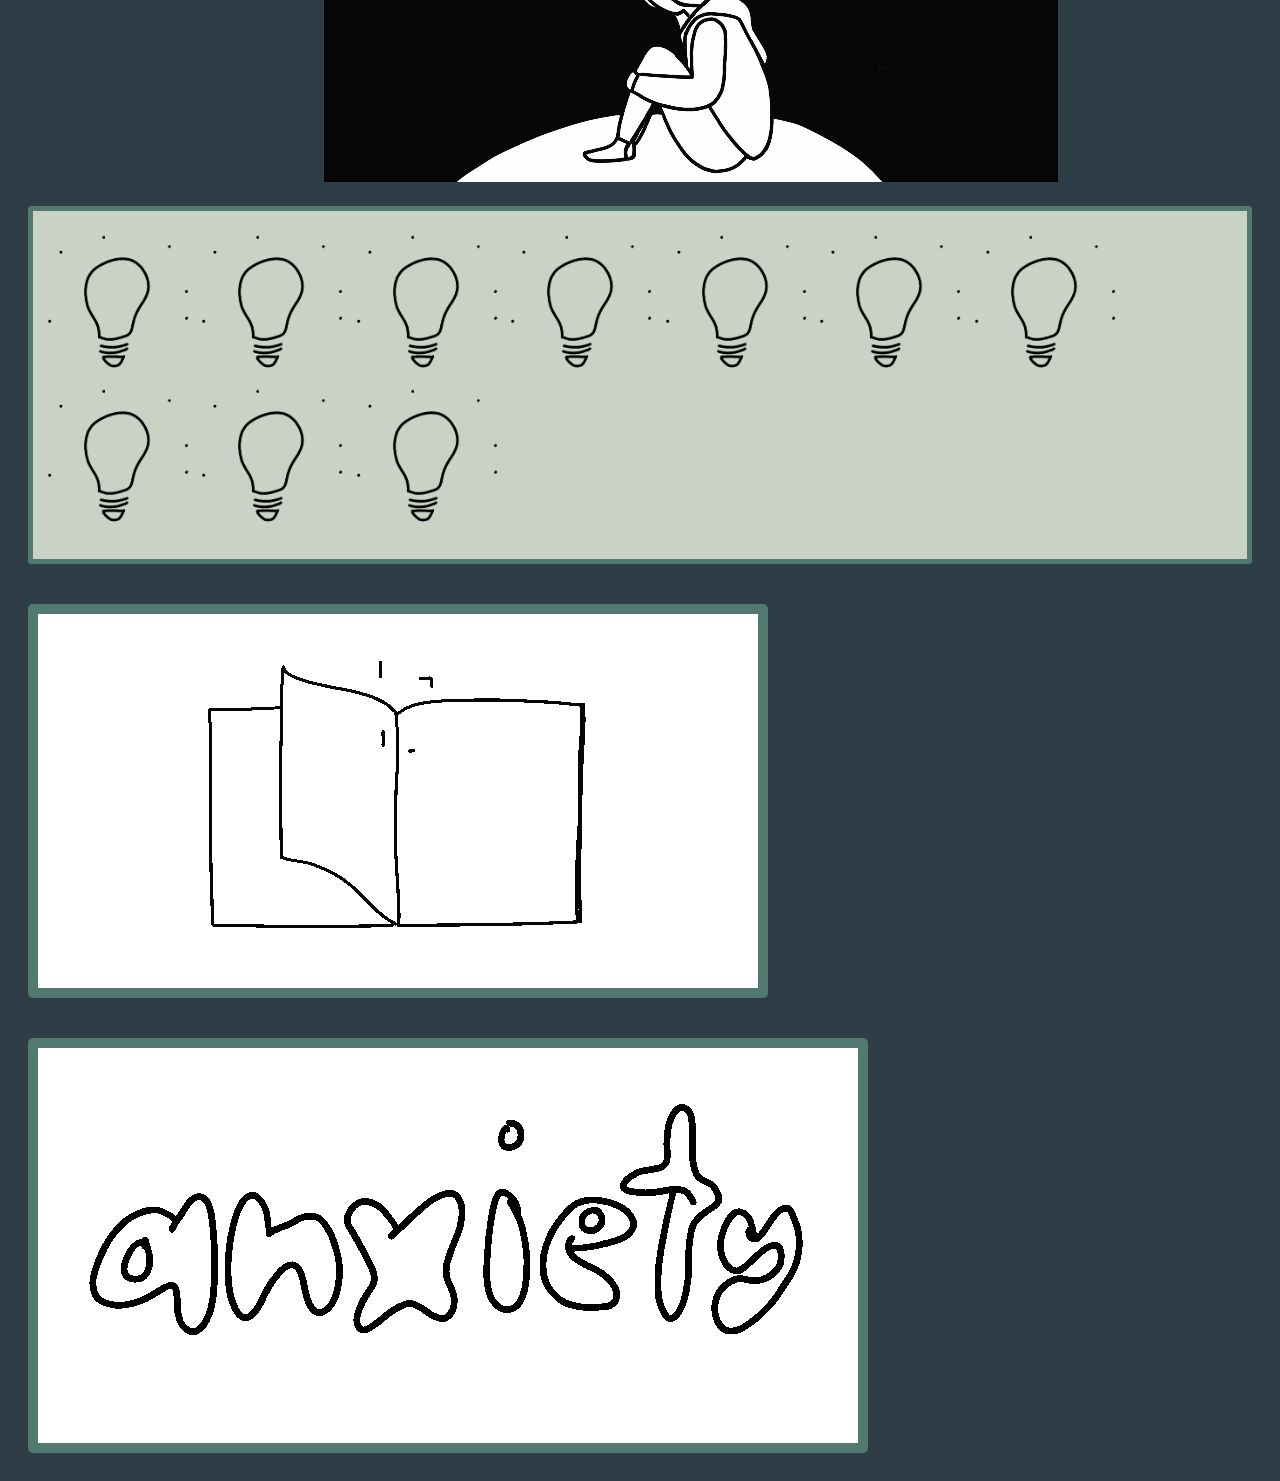
==== commit bc7ae349: "final changes" ====
--- a/index.html
+++ b/index.html
@@ -12,7 +12,7 @@
             <p>A story portrayed through gifs...</p>
         </section>
 
-        <div class = "gifs">
+        <div class = "gifs1">
             <section class= "rachael">
                 <img src="gifs/rachael.gif">
                 
@@ -21,12 +21,27 @@
             <section class= "sodacity">
                 <img src="gifs/sodacity.gif">
             </section>
+        </div>
+        <div class = "gifs2">
             <section class= "lonely">
                 <img src="gifs/lonely.gif">
             </section>
+
+        
             <section class= "lightbulb">
-                <img src="gifs/Lightbulb.gif">
+                <img src="gifs/Lightbulb.gif" width="150" height="150"> 
+                <img src="gifs/Lightbulb.gif" width="150" height="150"> 
+                <img src="gifs/Lightbulb.gif" width="150" height="150"> 
+                <img src="gifs/Lightbulb.gif" width="150" height="150"> 
+                <img src="gifs/Lightbulb.gif" width="150" height="150"> 
+                <img src="gifs/Lightbulb.gif" width="150" height="150"> 
+                <img src="gifs/Lightbulb.gif" width="150" height="150"> 
+                <img src="gifs/Lightbulb.gif" width="150" height="150">
+                <img src="gifs/Lightbulb.gif" width="150" height="150"> 
+                <img src="gifs/Lightbulb.gif" width="150" height="150">
             </section>
+        </div>
+        <div class = "gifs3">
             <section class= "bible">
                 <img src="gifs/bible.gif">
             </section>
--- a/styles.css
+++ b/styles.css
@@ -1,12 +1,19 @@
 body {
-    background-color: #6883BA;
+    background-color: #2F3E46;
     color: #F9F9F9;
     font-family: 'Segoe UI', Tahoma, Geneva, Verdana, sans-serif;
 }
 
-.gifs {
+.gifs1 {
     display: flex;
    flex-wrap: wrap;
+}
+.gifs3 {
+    display: flex;
+   flex-wrap: wrap;
+}
+.gifs2 {
+    
 }
 
 .anxiety {
@@ -14,11 +21,11 @@
         padding:10px;
         margin: 20px;
         padding:20px 10px;
-        background:#F9F9F9;
+        background:#ffffff;
         border-radius:5px;
         border-style: solid;
         border-width: 10px;
-        border-color: #3D3B8E;
+        border-color: #52796f;
         text-align: center;
         color: #6883BA;
 }
@@ -27,11 +34,11 @@
     padding:10px;
     margin: 20px;
     padding:20px 10px;
-    background:#F9F9F9;
+    background:#ffffff;
     border-radius:5px;
     border-style: solid;
     border-width: 10px;
-    border-color: #3D3B8E;
+    border-color: #52796f;
     text-align: center;
     color: #6883BA;
 }
@@ -41,13 +48,14 @@
     padding:10px;
     margin: 20px;
     padding:20px 10px;
-    background:#F9F9F9;
+    background:#ffffff;
     border-radius:5px;
     border-style: solid;
     border-width: 10px;
-    border-color: #3D3B8E;
+    border-color: #52796f;
     text-align: center;
 }
+/*
 .lonely {
     width: 800px;
     padding:10px;
@@ -59,34 +67,41 @@
     border-width: 10px;
     border-color: #3D3B8E;
     text-align: center;
-}
+}*/
+.lonely {
+    display: block;
+    margin-left: auto;
+    margin-right: auto;
+    margin-top: 100px;
+    width: 50%;
+   
+  }
 
 .lightbulb {
-    width: 700px;
+    /*width: 1000px;*/
     padding:10px;
     margin: 20px;
     padding:20px 10px;
-    background:#F9F9F9;
-    border-radius:5px;
+    background: #cad2c5;
+    border-radius:3px;
     border-style: solid;
-    border-width: 10px;
-    border-color: #3D3B8E;
-    text-align: center;
+    border-width: 5px;
+    border-color: #52796f;
 }
 .bible{
     width: 700px;
     padding:10px;
     margin: 20px;
     padding:20px 10px;
-    background:#F9F9F9;
+    background: #ffffff;;
     border-radius:5px;
     border-style: solid;
     border-width: 10px;
-    border-color: #3D3B8E;
+    border-color: #52796f;
     text-align: center;
 }
 
 h1 {
-    color: #3D3B8E;
-    text-align:center;
+    color: #84A98c;
+    text-align:left;
 }
